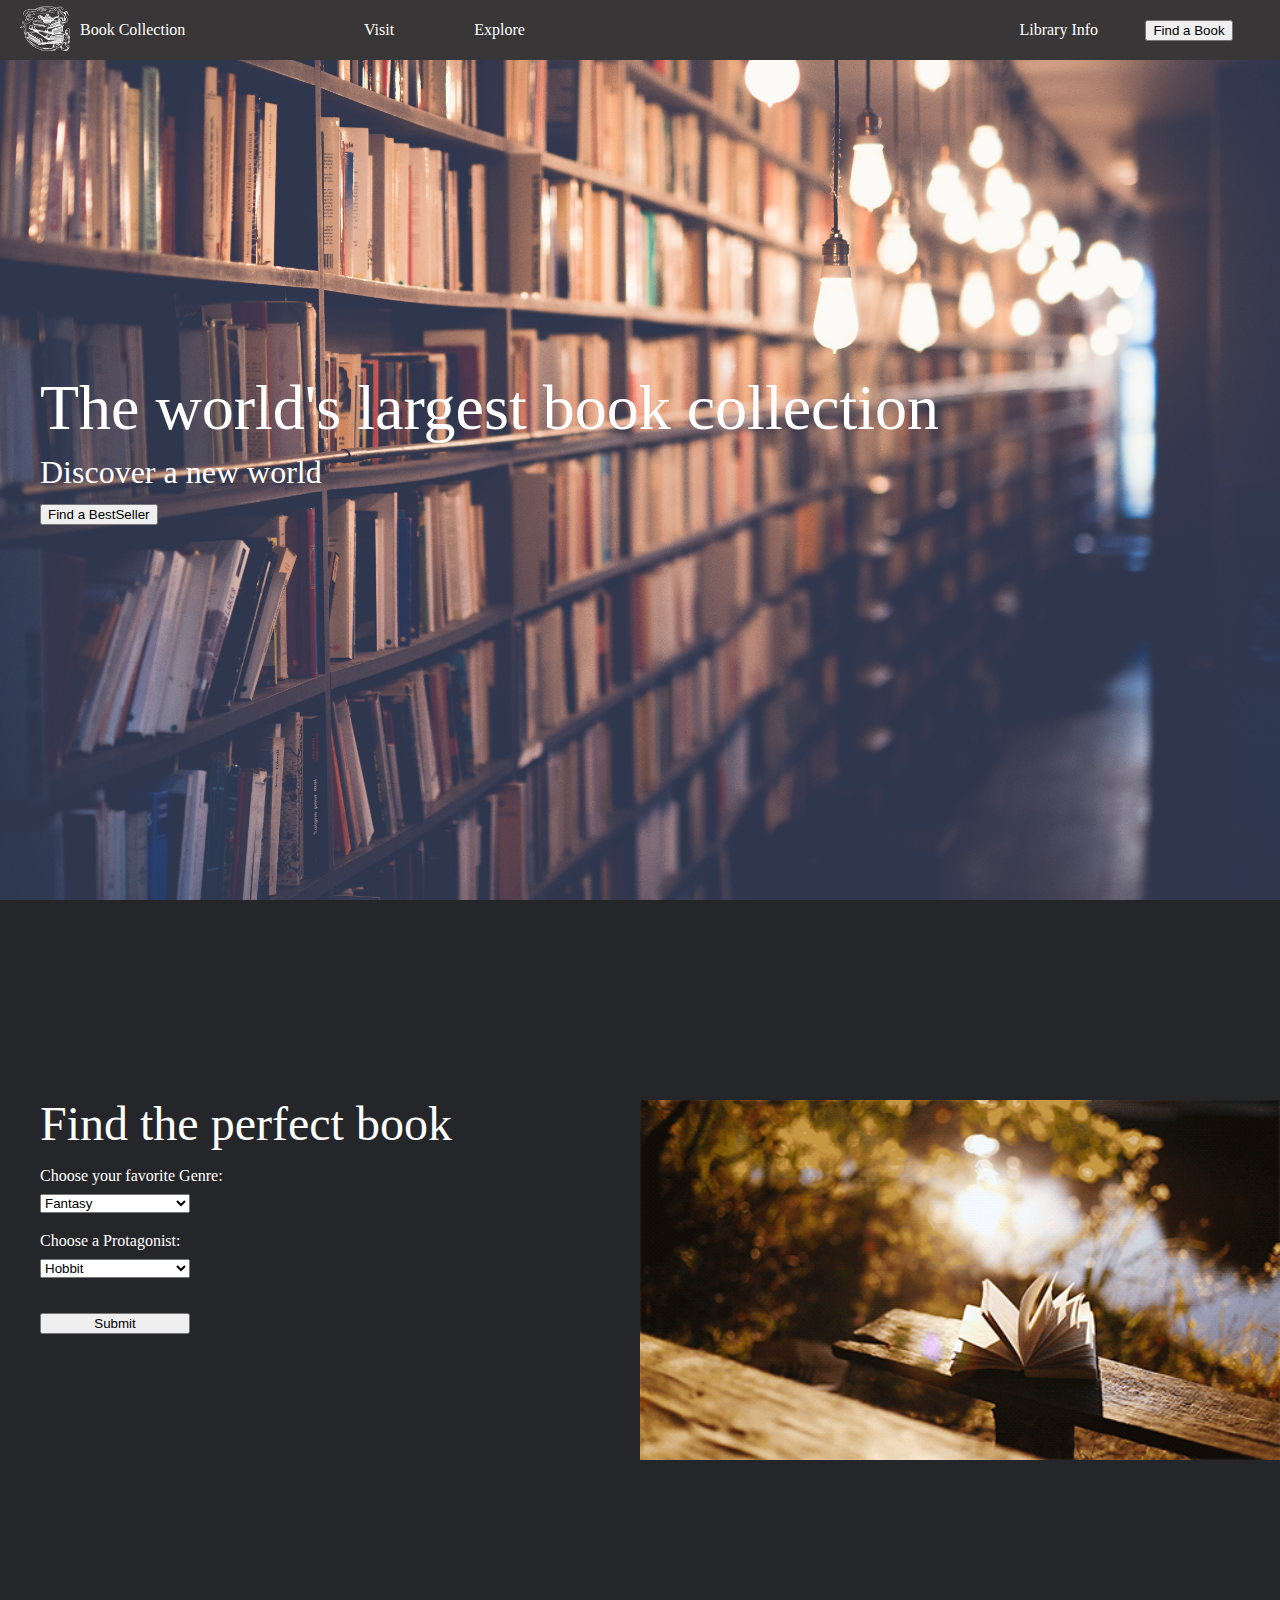
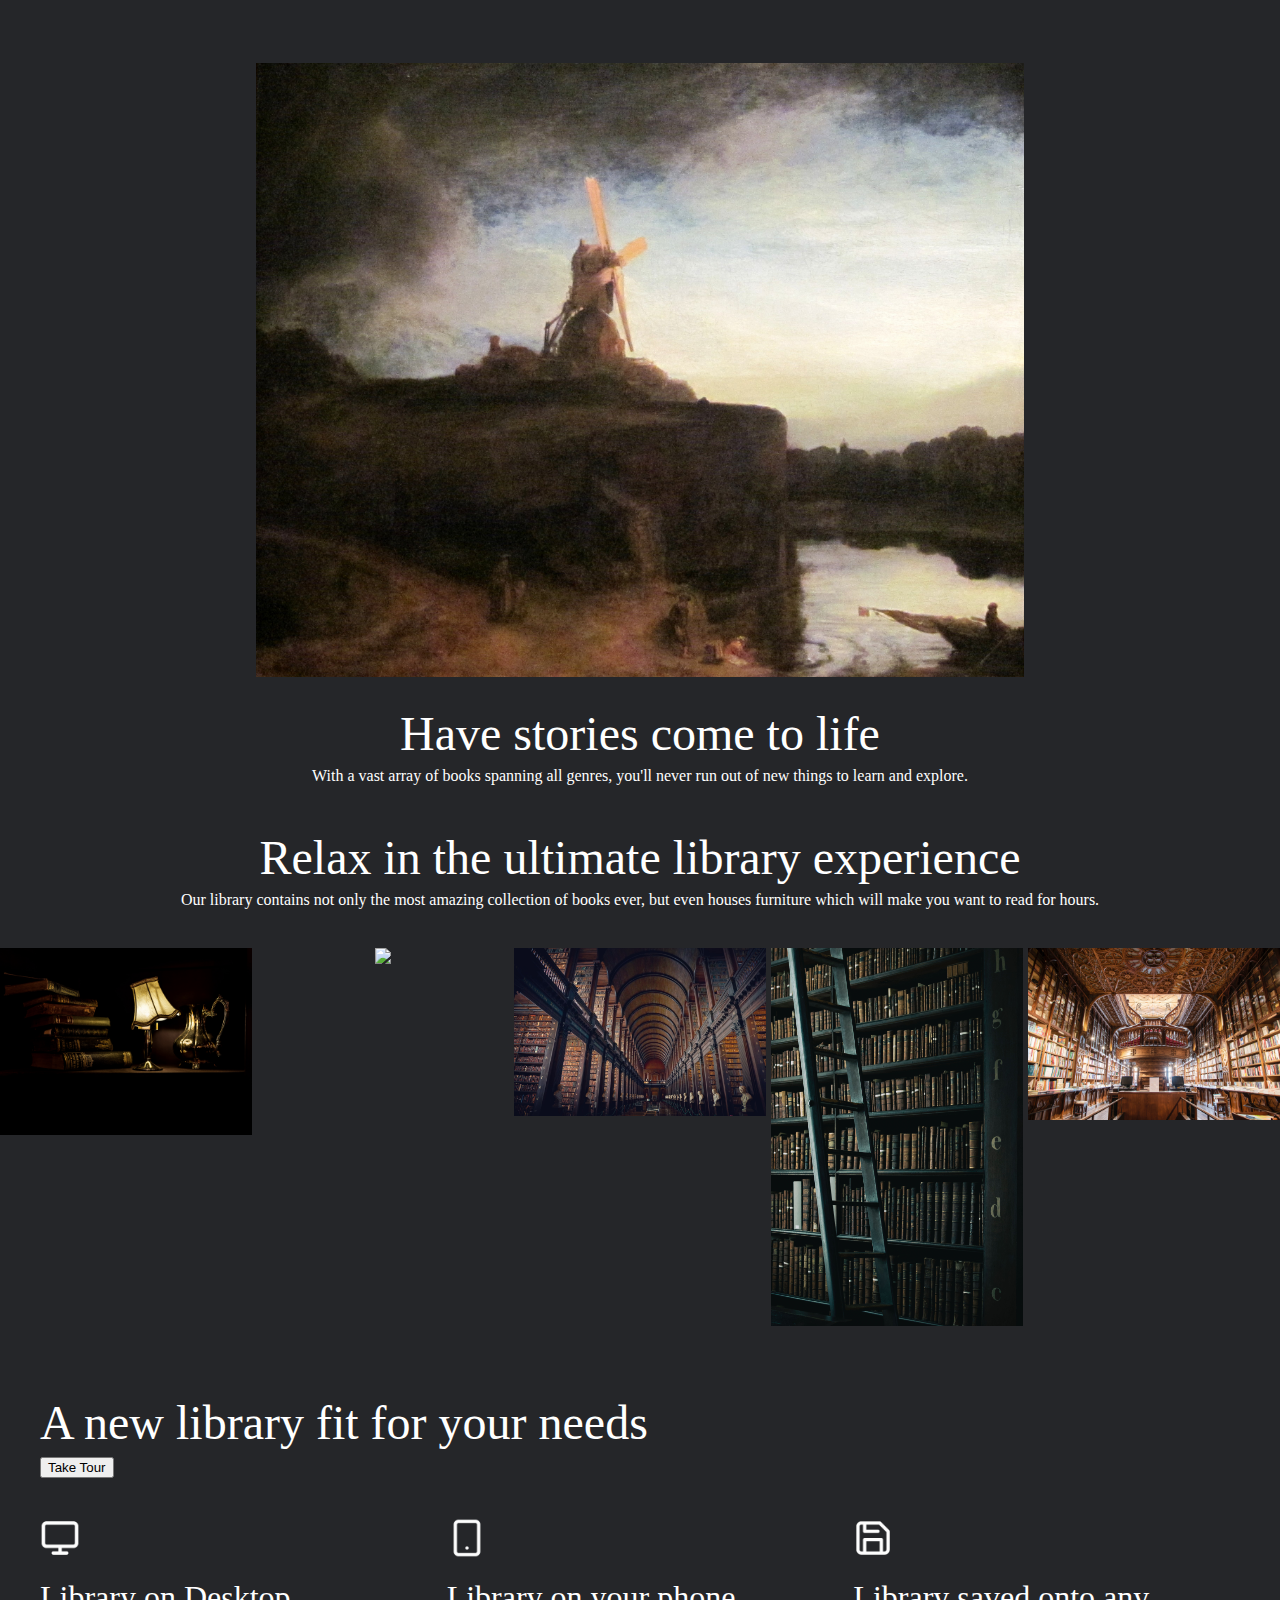
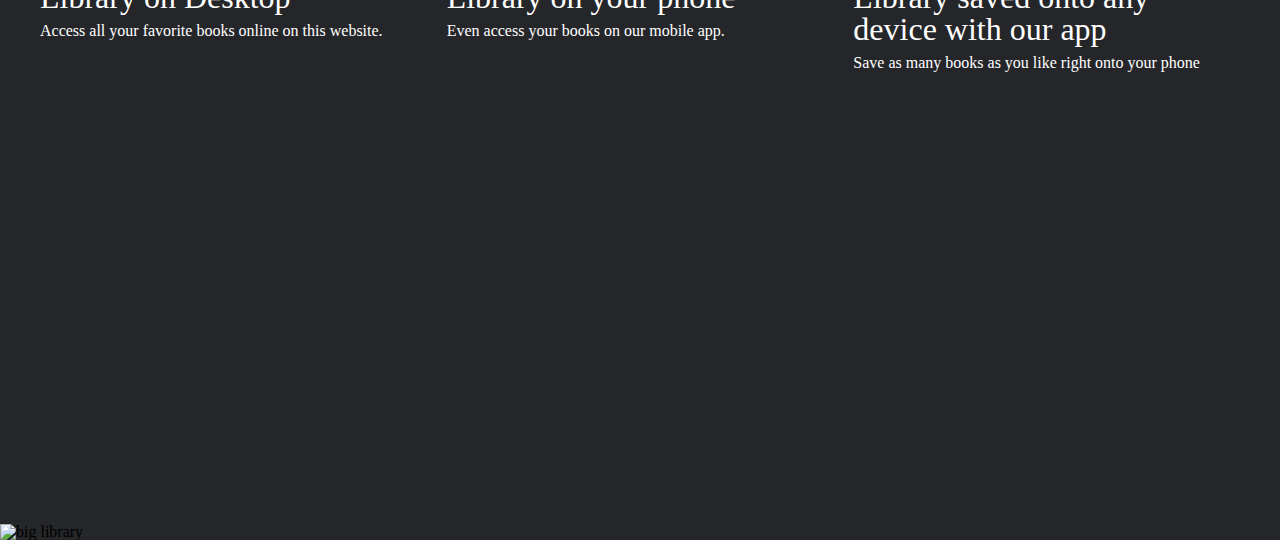
==== index.html @ 71f7513e "Added new icons and changes colors." ====
<!DOCTYPE html>
<html lang="en">
  <head>
    <meta charset="utf-8" />
    <meta name="viewport" content="width=device-width, initial-scale=1" />
    <title>Preprocessing Starter</title>
    <link rel="stylesheet" href="css/index.css" />
  </head>
	
 
  <!------------ First Section -------------->

  <body>
	  <div id="backgroundImg">
		<div class="hero">
			<h1>The world's largest book collection</h1>
			<h3>Discover a new world</h3>
			<button>Find a BestSeller</button>
		  </div>
	  </div>
    <header>
      <nav>
        <ul class="firstBoxNav">
          <li><a href="index.html"><img src="../images/bookIcon.png"/></a></li>
          <li><a href="books.html">Book Collection</a></li>
        </ul>

        <ul class="secondBoxNav">
          <li><a href="#">Visit</a></li>
          <li><a href="#">Explore</a></li>
        </ul>

        <ul class="thirdBoxNav">
          <li></li>
          <li></li>
        </ul>

        <ul class="lastBoxNav">
          <li><a href="#">Library Info</a></li>
          <li><button>Find a Book</button></li>
        </ul>
      </nav>
    </header>

    

	<!------------ Second Section -------------->

	<div class="secondGrid">

		<div class="gridBox1">
			<h2 id="second">Find the perfect book</h2>

			<label class="firstLabel" for="genre">Choose your favorite Genre:</label>
			<select id="genre">
				<option value="fantasy">Fantasy</option>
				<option value="fiction">Fiction</option>
				<option value="non-fiction">Non-Fiction</option>
				<option value="biography">Biography</option>
				<option value="historical">Historical</option>
			</select>
			
			<label class="secondLabel" for="person">Choose a Protagonist:</label>
			<select id="person">
				<option value="hobbit">Hobbit</option>
				<option value="super-hero">Super Hero</option>
				<option value="villian">Villian</option>
				<option value="histrotical-figure">Histrotical Figure</option>
				<option value="president">President/Leader</option>
			</select>
			<button id="submit" type="submit">Submit</button>
		</div>

		<div class="gridBox2">
			<figure>
				<img src="../images/bookGif.gif">
			</figure>
		</div>
		
	</div>


		<!------------ Third Section -------------->

	<div class="thirdGrid">
		<figure>
			<img src="../images/art2.jpg">
		</figure>
		
		<h2>Have stories come to life</h2>
		<p>With a vast array of books spanning all genres,
			you'll never run out of new things to learn and explore.
		</p>

	</div>


		<!------------ Fourth Section -------------->
	<div class="textAboveGrid4">
		<h2>Relax in the ultimate library experience</h2>
		<p>Our library contains not only the most amazing
			collection of books ever, but even houses furniture
			which will make you want to read for hours.
		</p>
	</div>
	<div class="fourthGrid">
		<div class="card one"><img src="../images/one.jpg"></div>
		<div class="card two"><img src="../images/two.jpg"></div>
		<div class="card three"><img src="../images/three.jpg"></div>
		<div class="card four"><img src="../images/four.jpg"></div>
		<div class="card five"><img src="../images/five.jpg"></div>
	</div>

		<!------------ Fifth Section -------------->

	<div class="textAboveGrid5">
		<h2>A new library fit for your needs</h2>
		<button>Take Tour</button>
	</div>

	<div class="fifthGrid">
		<div class="icon1">
			<img class="iconOne" src="images/monitor.png">
			<h2>Library on Desktop</h2>
			<p>Access all your favorite books online on this website.</p>
		</div>
		<div class="icon2">
			<img class="iconTwo" src="images/smartphone.png">
			<h2>Library on your phone</h2>
			<p>Even access your books on our mobile app.</p>
		</div>
		<div class="icon3">
			<img class="icon" src="images/save.png">
			<h2>Library saved onto any device with our app</h2>
			<p>Save as many books as you like right onto your phone</p>
		</div>
	</div>

	
	<div class="video">
		<iframe src="https://www.youtube.com/embed/PeLoyrDqL_A" frameborder="0" allow="accelerometer; autoplay; encrypted-media; gyroscope; picture-in-picture" allowfullscreen></iframe>
	</div>


			<!------------ Sixth Section -------------->
<div class="lowerHero">
	<img src="../preprocessing-project-DGM-2780/images/lowerHero.jpg" alt="big library">
</div>





  </body>
</html>
---- css/index.css ----
/* http://meyerweb.com/eric/tools/css/reset/ 
   v2.0 | 20110126
   License: none (public domain)
*/
html,
body,
div,
span,
applet,
object,
iframe,
h1,
h2,
h3,
h4,
h5,
h6,
p,
blockquote,
pre,
a,
abbr,
acronym,
address,
big,
cite,
code,
del,
dfn,
em,
img,
ins,
kbd,
q,
s,
samp,
small,
strike,
strong,
sub,
sup,
tt,
var,
b,
u,
i,
center,
dl,
dt,
dd,
ol,
ul,
li,
fieldset,
form,
label,
legend,
table,
caption,
tbody,
tfoot,
thead,
tr,
th,
td,
article,
aside,
canvas,
details,
embed,
figure,
figcaption,
footer,
header,
hgroup,
menu,
nav,
output,
ruby,
section,
summary,
time,
mark,
audio,
video {
  margin: 0;
  padding: 0;
  border: 0;
  font-size: 100%;
  font: inherit;
  vertical-align: baseline;
}
/* HTML5 display-role reset for older browsers */
article,
aside,
details,
figcaption,
figure,
footer,
header,
hgroup,
menu,
nav,
section {
  display: block;
}
body {
  line-height: 1;
}
ol,
ul {
  list-style: none;
}
blockquote,
q {
  quotes: none;
}
blockquote:before,
blockquote:after,
q:before,
q:after {
  content: "";
  content: none;
}
table {
  border-collapse: collapse;
  border-spacing: 0;
}
html {
  box-sizing: border-box;
}
*,
*:before,
*:after {
  box-sizing: inherit;
}
/* Start your code here: */
/* ----------- BODY ------------ */
body {
  background-color: #252629;
  /* -----NAVIGATION ------ */
  /* -----SECOND HERO SECTION ------ */
  /* -----THIRD HERO SECTION ------ */
  /* ----- FOURTH HERO SECTION ------ */
  /* ----- FIFTH HERO SECTION ------ */
  /* ----- SIXTH HERO SECTION ------ */
}
body #backgroundImg {
  width: 100vw;
  height: 100vh;
  background-image: url(../../images/backgroundImg1.jpg);
  background-position: center center;
  background-repeat: no-repeat;
  background-attachment: local;
  background-size: cover;
  /* ------- HERO ------ */
}
body #backgroundImg .hero {
  padding-left: 40px;
  width: 80vw;
  height: 100vh;
  display: flex;
  flex-direction: column;
  align-items: flex-start;
  justify-content: center;
  flex-wrap: wrap;
}
body #backgroundImg .hero h1 {
  font-size: 4rem;
  color: white;
  padding-bottom: 1rem;
}
body #backgroundImg .hero h3 {
  font-size: 2rem;
  color: white;
}
body #backgroundImg .hero button {
  margin-top: 1rem;
}
body nav {
  position: fixed;
  top: 0;
  width: 100%;
  display: grid;
  grid-template-columns: repeat(4, 1fr);
  gap: 1rem;
  background-color: #383636;
  height: 60px;
}
body nav .firstBoxNav {
  display: flex;
  flex-direction: row;
  align-items: center;
}
body nav .firstBoxNav li a {
  color: white;
}
body nav .firstBoxNav li a:link {
  text-decoration: none;
}
body nav .firstBoxNav li a:link img {
  padding-right: 10px;
  padding-left: 20px;
  width: 80px;
}
body nav .firstBoxNav li a:link a:visited {
  color: white;
}
body nav .secondBoxNav {
  display: flex;
  flex-direction: row;
  align-items: center;
}
body nav .secondBoxNav li a {
  color: white;
}
body nav .secondBoxNav li a:link {
  text-decoration: none;
  padding: 40px;
}
body nav .secondBoxNav li a:visited {
  color: white;
}
body nav .lastBoxNav {
  display: flex;
  flex-direction: row;
  align-items: center;
  justify-content: space-evenly;
}
body nav .lastBoxNav a {
  color: white;
}
body nav .lastBoxNav a:link {
  text-decoration: none;
  color: white;
}
body nav .lastBoxNav a:visited {
  color: white;
}
body .secondGrid {
  display: grid;
  gap: 1rem;
  grid-template-columns: repeat(2, 1fr);
  margin-top: 200px;
  margin-left: 40px;
  margin-bottom: 200px;
}
body .secondGrid .gridBox1 {
  display: flex;
  flex-direction: column;
  color: white;
}
body .secondGrid .gridBox1 #second {
  color: white;
  padding-bottom: 20px;
  font-size: 3rem;
}
body .secondGrid .gridBox1 .firstLabel {
  padding-bottom: 10px;
}
body .secondGrid .gridBox1 .secondLabel {
  padding-bottom: 10px;
  padding-top: 20px;
}
body .secondGrid .gridBox1 #genre {
  width: 150px;
}
body .secondGrid .gridBox1 #person {
  width: 150px;
}
body .secondGrid .gridBox1 #submit {
  width: 150px;
  margin-top: 35px;
}
body .secondGrid .gridBox2 figure {
  width: 50vw;
}
body .secondGrid .gridBox2 figure img {
  width: 100%;
}
body .thirdGrid {
  display: flex;
  flex-direction: column;
  justify-content: center;
  align-content: center;
  align-items: center;
}
body .thirdGrid figure {
  width: 60%;
}
body .thirdGrid figure img {
  width: 100%;
  margin-bottom: 30px;
}
body .thirdGrid h2 {
  color: white;
  font-size: 3rem;
  margin-bottom: 10px;
  text-align: center;
}
body .thirdGrid p {
  color: white;
  margin-bottom: 50px;
  text-align: center;
}
body .textAboveGrid4 {
  display: flex;
  flex-direction: column;
  align-items: center;
}
body .textAboveGrid4 h2 {
  color: white;
  font-size: 3rem;
  margin-bottom: 10px;
  text-align: center;
}
body .textAboveGrid4 p {
  color: white;
  text-align: center;
  margin-bottom: 40px;
}
body .fourthGrid {
  display: grid;
  grid-template-columns: repeat(5, 1fr);
  justify-items: center;
  grid-gap: 5px;
}
body .fourthGrid .card img {
  width: 100%;
}
body .fourthGrid .one {
  grid-column: 0.33333333;
  grid-row: 0.2;
}
body .textAboveGrid5 h2 {
  color: white;
  font-size: 3rem;
  margin-top: 70px;
  margin-bottom: 10px;
  margin-left: 40px;
}
body .textAboveGrid5 button {
  color: black;
  text-align: center;
  margin-bottom: 40px;
  margin-left: 40px;
}
body .fifthGrid {
  display: grid;
  grid-template-columns: repeat(3, 1fr);
  margin-left: 40px;
  margin-right: 40px;
  grid-gap: 20px;
}
body .fifthGrid .icon1,
body .fifthGrid .icon2,
body .fifthGrid .icon3 {
  color: white;
}
body .fifthGrid .icon1 img,
body .fifthGrid .icon2 img,
body .fifthGrid .icon3 img {
  width: 40px;
}
body .fifthGrid .icon1 h2,
body .fifthGrid .icon2 h2,
body .fifthGrid .icon3 h2 {
  font-size: 2rem;
  margin-bottom: 10px;
  margin-top: 20px;
}
body .video {
  width: 100vw;
}
body .video iframe {
  width: 100%;
  height: 450px;
}
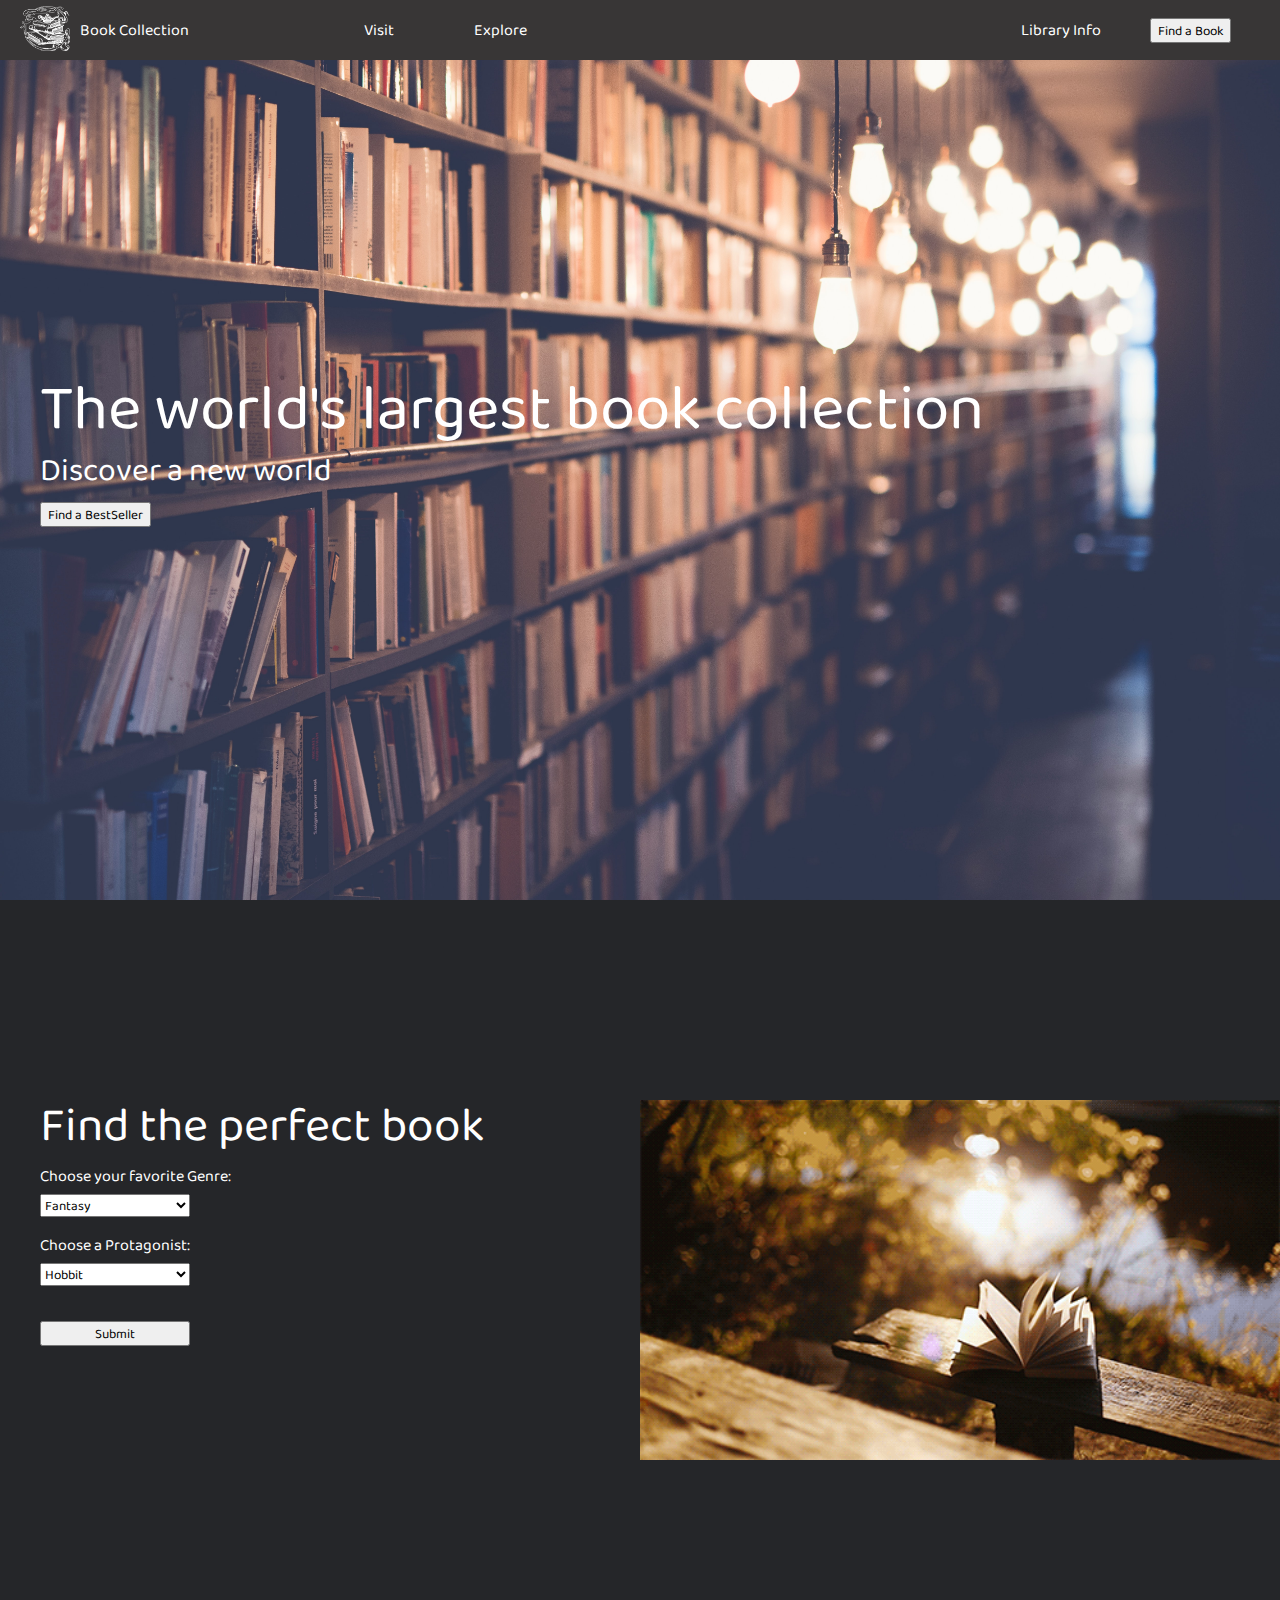
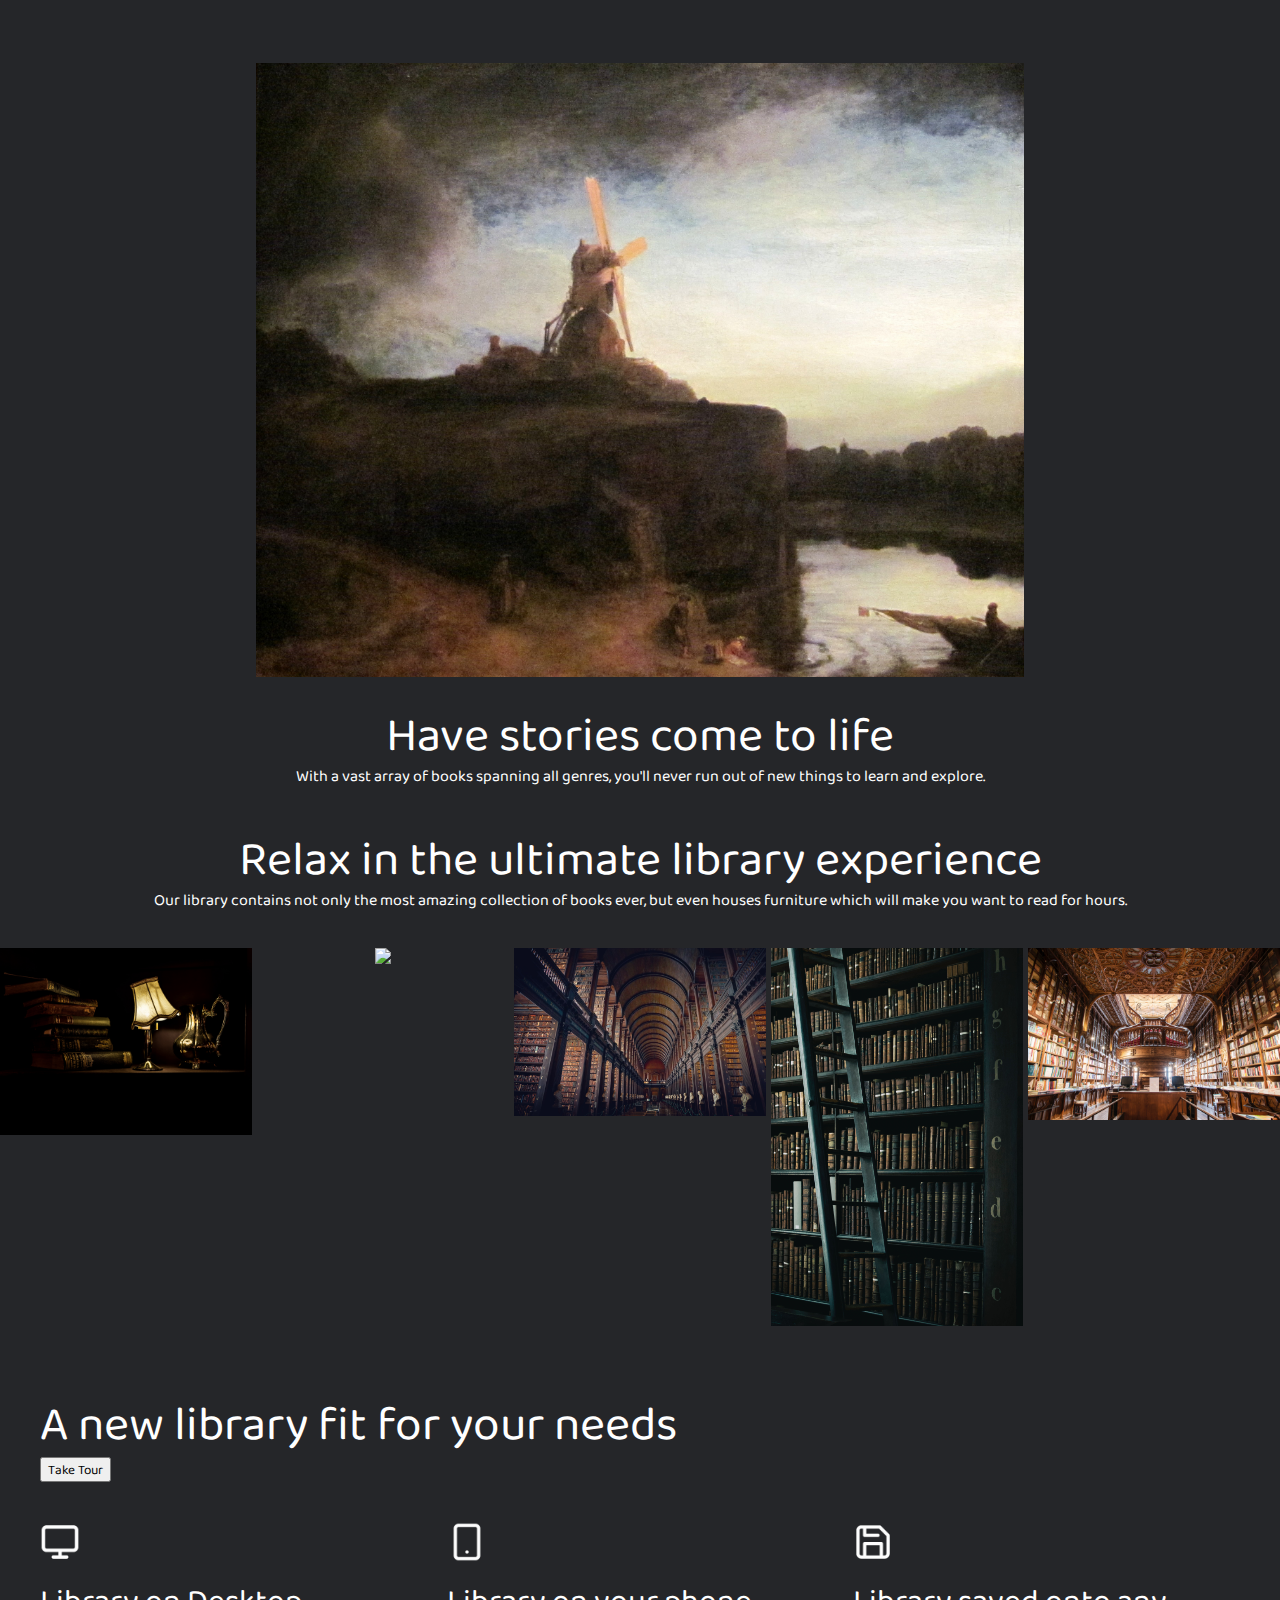
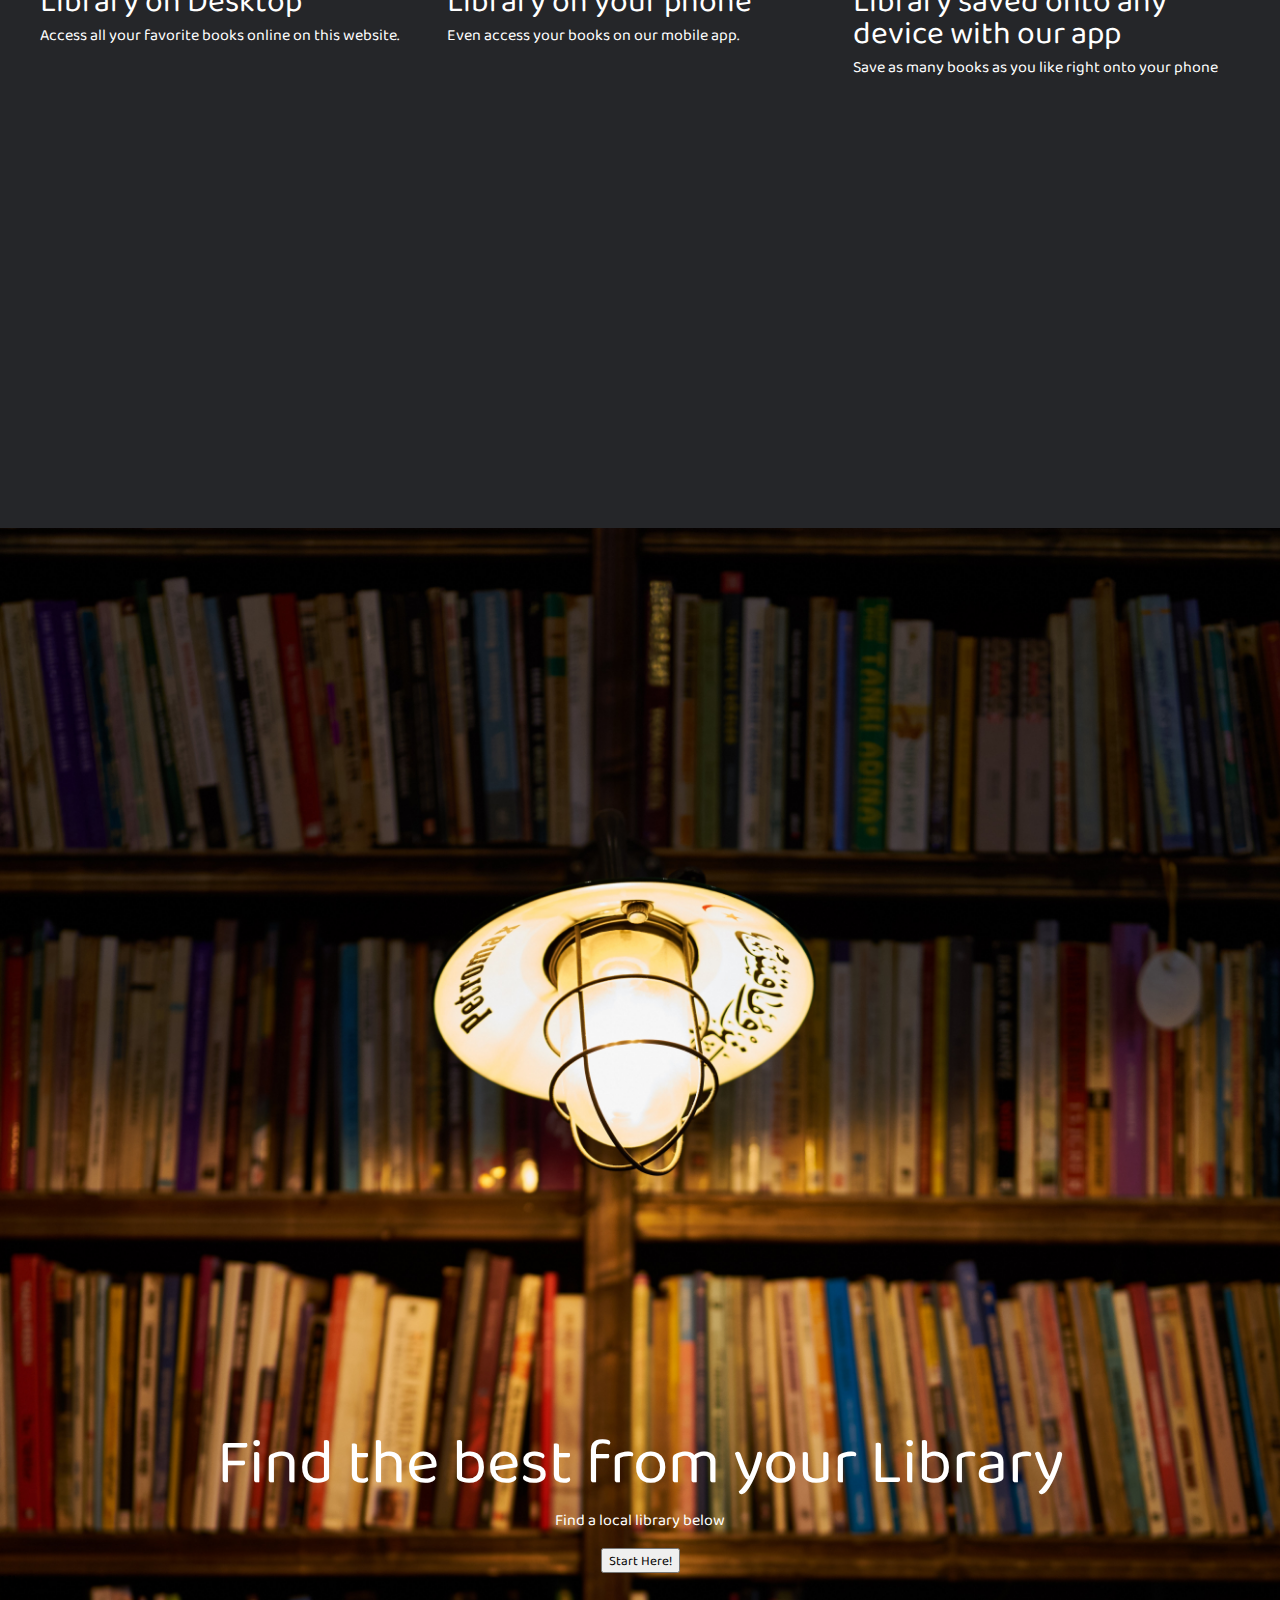
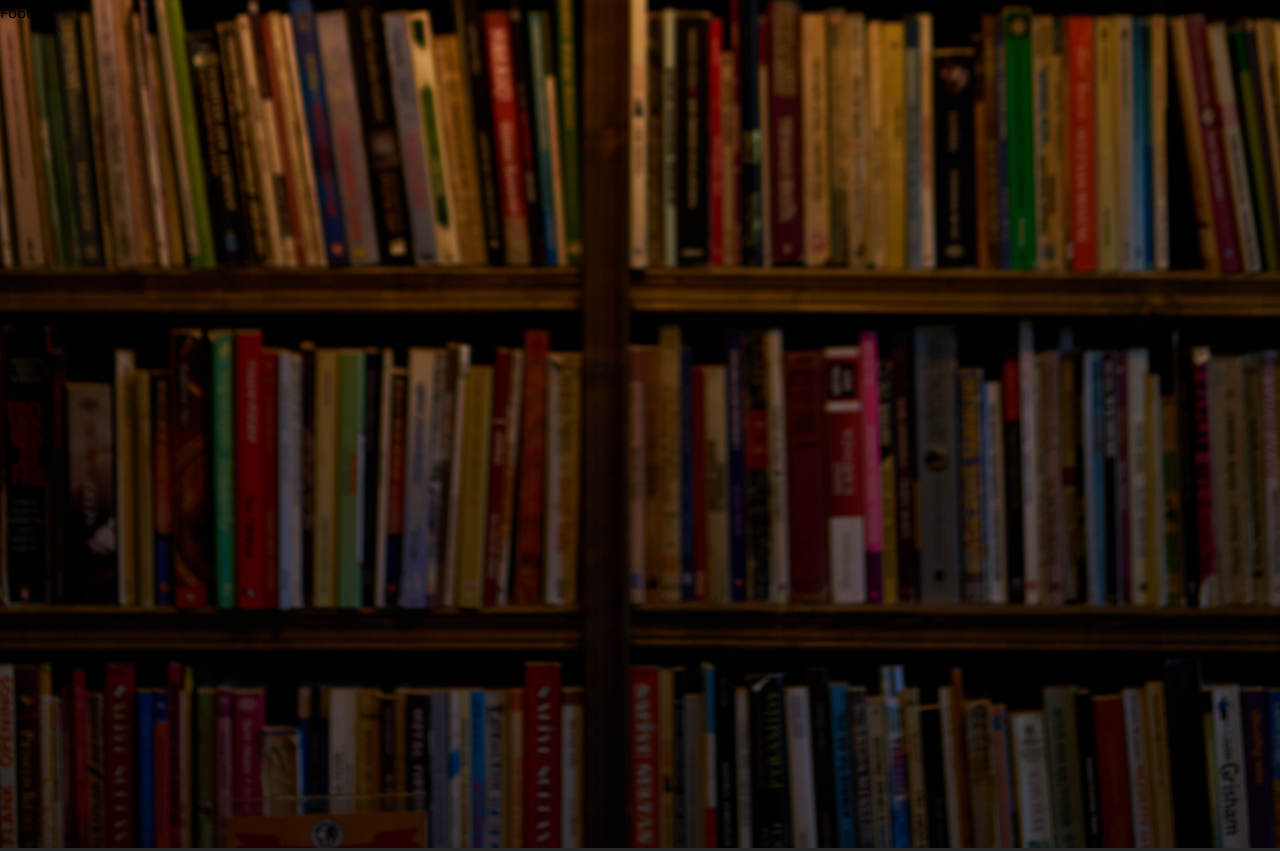
==== commit 709589af: "Added a lower section hero" ====
--- a/index.html
+++ b/index.html
@@ -4,7 +4,9 @@
     <meta charset="utf-8" />
     <meta name="viewport" content="width=device-width, initial-scale=1" />
     <title>Preprocessing Starter</title>
-    <link rel="stylesheet" href="css/index.css" />
+	<link rel="stylesheet" href="css/index.css" />
+	<link href="https://fonts.googleapis.com/css?family=Baloo+Chettan+2&display=swap" rel="stylesheet">
+
   </head>
 	
  
@@ -144,12 +146,25 @@
 
 			<!------------ Sixth Section -------------->
 <div class="lowerHero">
-	<img src="../preprocessing-project-DGM-2780/images/lowerHero.jpg" alt="big library">
+	<figure>
+		<img src="/images/lowerHero.jpg" alt="big library">
+	</figure>
+	<span>
+		<h1>Find the best from your Library</h1>
+		<p>Find a local library below</p>
+		<button>Start Here!</button>
+	</span>
+	
 </div>
 
 
+  </body>
+
+<footer>
+	<h2>Library</h2>
+	<p>Resources</p>
+	<p>Footer</p>
+</footer>
 
 
-
-  </body>
 </html>
--- a/css/index.css
+++ b/css/index.css
@@ -128,6 +128,7 @@
 }
 html {
   box-sizing: border-box;
+  font-family: 'Baloo Chettan 2', cursive;
 }
 *,
 *:before,
@@ -135,7 +136,11 @@
   box-sizing: inherit;
 }
 /* Start your code here: */
+/* ----------- VARIABLES ------------ */
 /* ----------- BODY ------------ */
+* {
+  font-family: 'Baloo Chettan 2', cursive;
+}
 body {
   background-color: #252629;
   /* -----NAVIGATION ------ */
@@ -167,12 +172,12 @@
 }
 body #backgroundImg .hero h1 {
   font-size: 4rem;
-  color: white;
+  color: #ffffff;
   padding-bottom: 1rem;
 }
 body #backgroundImg .hero h3 {
   font-size: 2rem;
-  color: white;
+  color: #ffffff;
 }
 body #backgroundImg .hero button {
   margin-top: 1rem;
@@ -193,7 +198,7 @@
   align-items: center;
 }
 body nav .firstBoxNav li a {
-  color: white;
+  color: #ffffff;
 }
 body nav .firstBoxNav li a:link {
   text-decoration: none;
@@ -204,7 +209,7 @@
   width: 80px;
 }
 body nav .firstBoxNav li a:link a:visited {
-  color: white;
+  color: #ffffff;
 }
 body nav .secondBoxNav {
   display: flex;
@@ -212,14 +217,14 @@
   align-items: center;
 }
 body nav .secondBoxNav li a {
-  color: white;
+  color: #ffffff;
 }
 body nav .secondBoxNav li a:link {
   text-decoration: none;
   padding: 40px;
 }
 body nav .secondBoxNav li a:visited {
-  color: white;
+  color: #ffffff;
 }
 body nav .lastBoxNav {
   display: flex;
@@ -228,14 +233,14 @@
   justify-content: space-evenly;
 }
 body nav .lastBoxNav a {
-  color: white;
+  color: #ffffff;
 }
 body nav .lastBoxNav a:link {
   text-decoration: none;
-  color: white;
+  color: #ffffff;
 }
 body nav .lastBoxNav a:visited {
-  color: white;
+  color: #ffffff;
 }
 body .secondGrid {
   display: grid;
@@ -248,10 +253,10 @@
 body .secondGrid .gridBox1 {
   display: flex;
   flex-direction: column;
-  color: white;
+  color: #ffffff;
 }
 body .secondGrid .gridBox1 #second {
-  color: white;
+  color: #ffffff;
   padding-bottom: 20px;
   font-size: 3rem;
 }
@@ -293,13 +298,13 @@
   margin-bottom: 30px;
 }
 body .thirdGrid h2 {
-  color: white;
+  color: #ffffff;
   font-size: 3rem;
   margin-bottom: 10px;
   text-align: center;
 }
 body .thirdGrid p {
-  color: white;
+  color: #ffffff;
   margin-bottom: 50px;
   text-align: center;
 }
@@ -309,13 +314,13 @@
   align-items: center;
 }
 body .textAboveGrid4 h2 {
-  color: white;
+  color: #ffffff;
   font-size: 3rem;
   margin-bottom: 10px;
   text-align: center;
 }
 body .textAboveGrid4 p {
-  color: white;
+  color: #ffffff;
   text-align: center;
   margin-bottom: 40px;
 }
@@ -333,7 +338,7 @@
   grid-row: 0.2;
 }
 body .textAboveGrid5 h2 {
-  color: white;
+  color: #ffffff;
   font-size: 3rem;
   margin-top: 70px;
   margin-bottom: 10px;
@@ -355,7 +360,7 @@
 body .fifthGrid .icon1,
 body .fifthGrid .icon2,
 body .fifthGrid .icon3 {
-  color: white;
+  color: #ffffff;
 }
 body .fifthGrid .icon1 img,
 body .fifthGrid .icon2 img,
@@ -376,3 +381,32 @@
   width: 100%;
   height: 450px;
 }
+body .lowerHero figure {
+  width: 100vw;
+  height: 100vh;
+  background-image: url(/images/lowerHero.jpg);
+  background-position: center center;
+  background-repeat: no-repeat;
+  background-attachment: local;
+  background-size: cover;
+}
+body .lowerHero figure img {
+  width: 100%;
+}
+body .lowerHero span {
+  display: flex;
+  flex-direction: column;
+  justify-content: center;
+  align-items: center;
+}
+body .lowerHero span h1 {
+  color: white;
+  font-size: 4rem;
+}
+body .lowerHero span p {
+  color: white;
+  margin-top: 20px;
+}
+body .lowerHero span button {
+  margin-top: 20px;
+}
